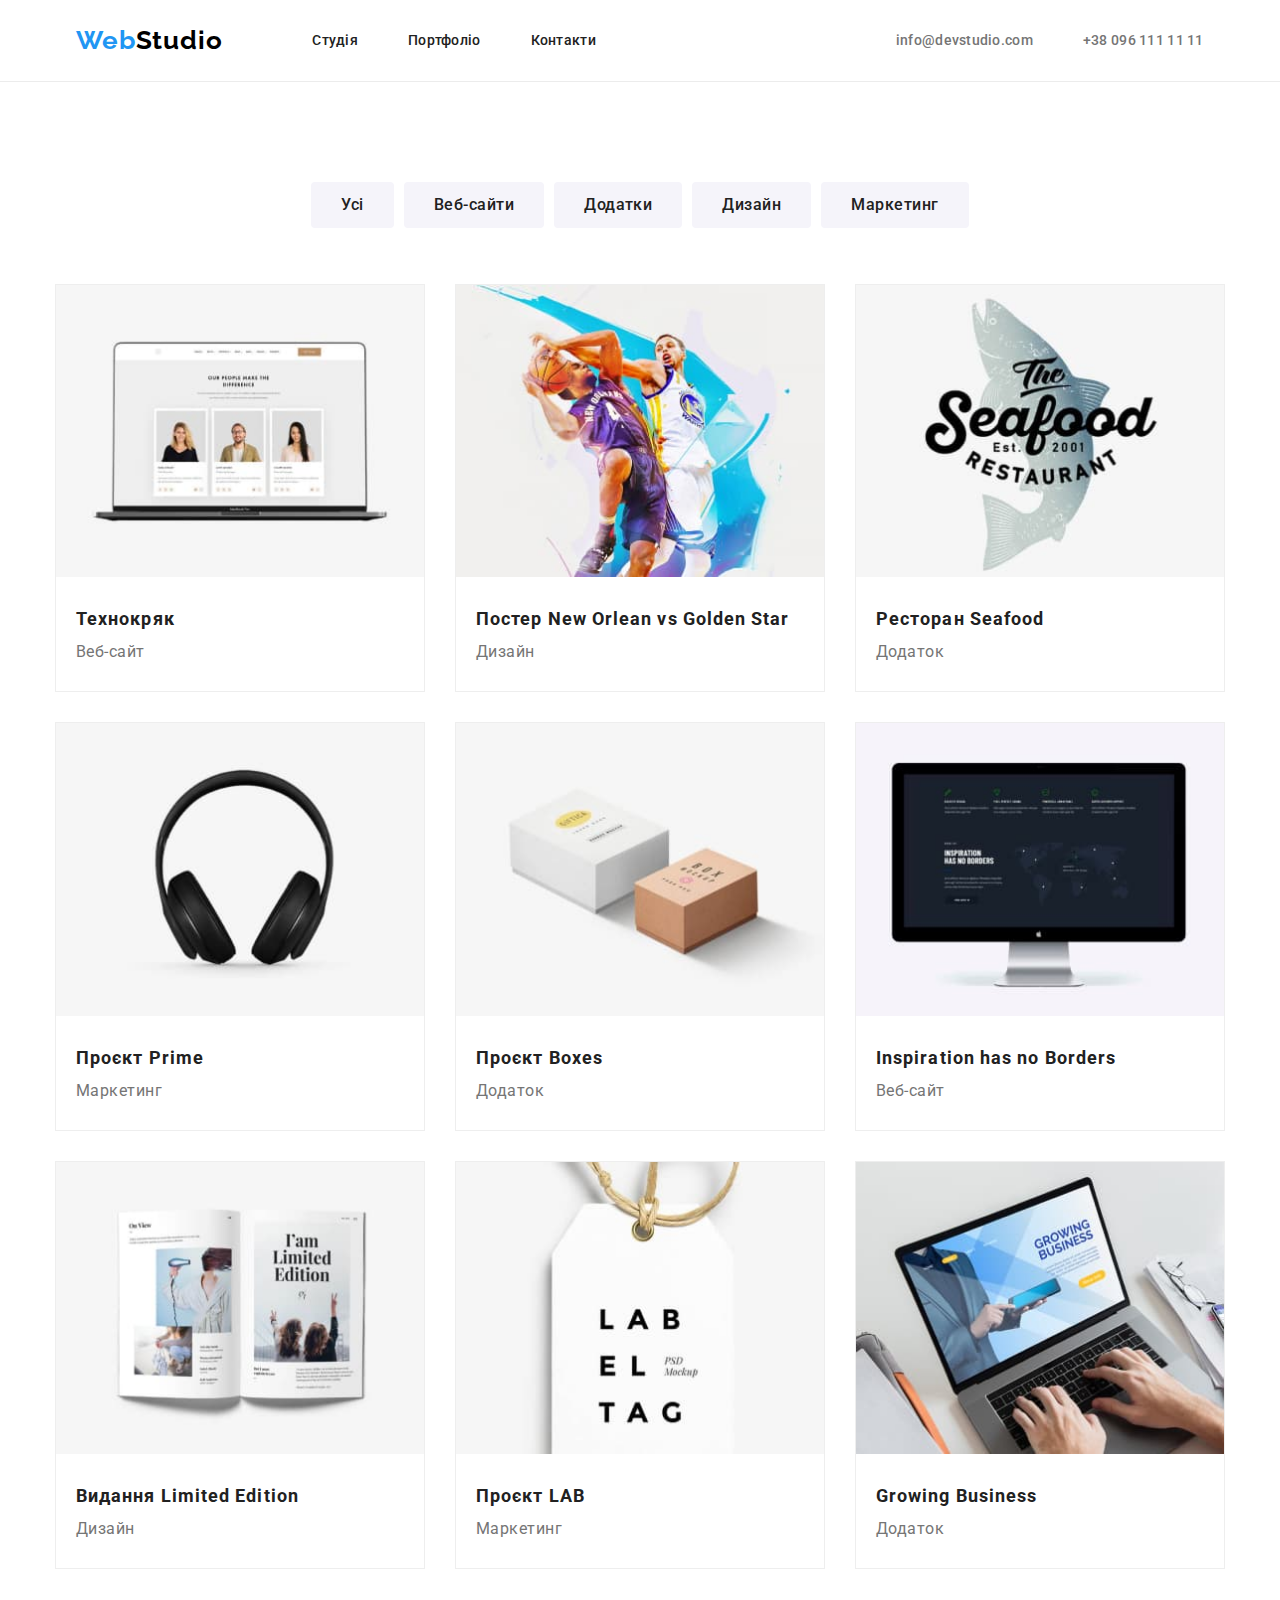
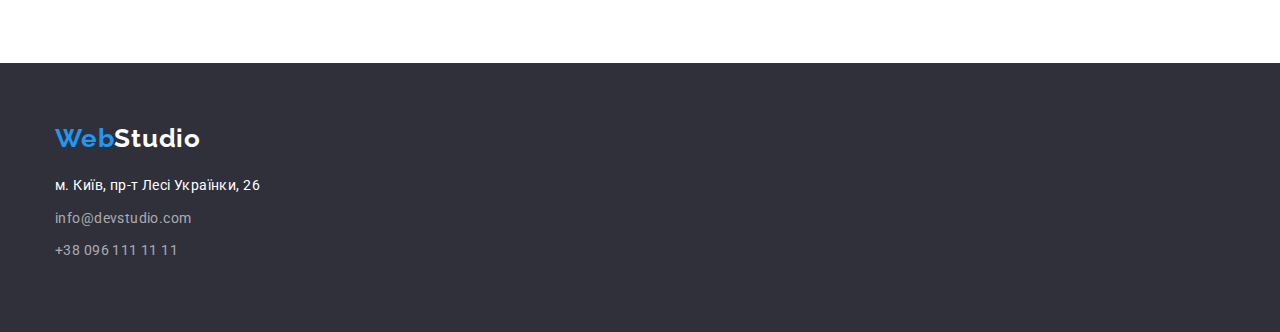
==== portfolio.html @ 8b3acb54 "updated" ====
<!DOCTYPE html>
<html lang="uk">
  <head>
    <meta charset="UTF-8" />
    <meta http-equiv="X-UA-Compatible" content="IE=edge" />
    <meta name="viewport" content="width=device-width, initial-scale=1.0" />
    <title>WebStudio</title>
    <link rel="stylesheet" href="./css/modern-normalize.css" />
    <link rel="stylesheet" href="./css/styles.css" />
    <link rel="preconnect" href="https://fonts.googleapis.com" />
    <link rel="preconnect" href="https://fonts.gstatic.com" crossorigin />
    <link
      href="https://fonts.googleapis.com/css2?family=Raleway:wght@700&family=Roboto:wght@400;500;700;900&display=swap"
      rel="stylesheet"
    />
  </head>
  <body>
    <header class="page-header">
      <div class="container-header">
        <a class="header-logo" href="./index.html"
          ><span style="color: #2196f3">Web</span>Studio</a
        >
        <nav class="nav-header">
          <ul class="header-nav">
            <li class="header-li list">
              <a class="header-link" href="./index.html">Студія</a>
            </li>
            <li class="header-li list">
              <a class="header-link" href="./portfolio.html">Портфоліо</a>
            </li>
            <li class="header-li list">
              <a class="header-link" href="#contacts">Контакти</a>
            </li>
          </ul>
          <ul class="header-contacts">
            <li class="header-contacts-li list">
              <a class="header-contacts-link" href="mailto:info@devstudio.com"
                >info@devstudio.com</a
              >
            </li>
            <li class="header-contacts-li list">
              <a class="header-contacts-link" href="tel:+380961111111"
                >+38 096 111 11 11</a
              >
            </li>
          </ul>
        </nav>
      </div>
    </header>
    <div class="line-header"></div>
    <main>
      <section class="portfolio-section">
        <div class="container-portfolio">
          <ul class="buttons-main-section">
            <li class="list">
              <button class="button-main-section" type="button">Усі</button>
            </li>
            <li class="list">
              <button class="button-main-section" type="button">
                Веб-сайти
              </button>
            </li>
            <li class="list">
              <button class="button-main-section" type="button">Додатки</button>
            </li>
            <li class="list">
              <button class="button-main-section" type="button">Дизайн</button>
            </li>
            <li class="list">
              <button class="button-main-section" type="button">
                Маркетинг
              </button>
            </li>
          </ul>
        </div>
        <div class="container-portfolio">
          <ul class="img-section list">
            <li class="img-portfolio">
              <a class="a-img-portfolio" href="#">
                <img
                  src="./images/img8.jpg"
                  alt="Веб-сайт відкритий на компьютері"
                />
                <div class="img-div">
                  <h3>Технокряк</h3>
                  <p>Веб-сайт</p>
                </div>
              </a>
            </li>
            <li class="img-portfolio">
              <a class="a-img-portfolio" href="#">
                <img src="./images/img9.jpg" alt="Хлопці грають в баскетбол" />
                <div class="img-div">
                  <h3>Постер New Orlean vs Golden Star</h3>
                  <p>Дизайн</p>
                </div>
              </a>
            </li>
            <li class="img-portfolio">
              <a class="a-img-portfolio" href="#">
                <img src="./images/img10.jpg" alt="Логотип ресторану" />
                <div class="img-div">
                  <h3>Ресторан Seafood</h3>
                  <p>Додаток</p>
                </div>
              </a>
            </li>
            <li class="img-portfolio">
              <a class="a-img-portfolio" href="#">
                <img src="./images/img11.jpg" alt="Навушники" />
                <div class="img-div">
                  <h3>Проєкт Prime</h3>
                  <p>Маркетинг</p>
                </div>
              </a>
            </li>
            <li class="img-portfolio">
              <a class="a-img-portfolio" href="#">
                <img src="./images/img12.jpg" alt="Дві коробки" />
                <div class="img-div">
                  <h3>Проєкт Boxes</h3>
                  <p>Додаток</p>
                </div>
              </a>
            </li>
            <li class="img-portfolio">
              <a class="a-img-portfolio" href="#">
                <img
                  src="./images/img13.jpg"
                  alt="Веб-сайт відкритий на екрані компьютера"
                />
                <div class="img-div">
                  <h3>Inspiration has no Borders</h3>
                  <p>Веб-сайт</p>
                </div>
              </a>
            </li>
            <li class="img-portfolio">
              <a class="a-img-portfolio" href="#">
                <img src="./images/img14.jpg" alt="Журнал" />
                <div class="img-div">
                  <h3>Видання Limited Edition</h3>
                  <p>Дизайн</p>
                </div>
              </a>
            </li>
            <li class="img-portfolio">
              <a class="a-img-portfolio" href="#">
                <img src="./images/img15.jpg" alt="Бірка з написом" />
                <div class="img-div">
                  <h3>Проєкт LAB</h3>
                  <p>Маркетинг</p>
                </div>
              </a>
            </li>
            <li class="img-portfolio">
              <a class="a-img-portfolio" href="#">
                <img
                  src="./images/img16.jpg"
                  alt="Веб-сайт відкритий на ноутбуці"
                />
                <div class="img-div">
                  <h3>Growing Business</h3>
                  <p>Додаток</p>
                </div>
              </a>
            </li>
          </ul>
        </div>
      </section>
    </main>
    <footer>
      <div class="container-footer">
        <a class="logo-footer" href="./index.html"
          ><span style="color: #2196f3">Web</span>Studio</a
        >
        <address>
          <ul class="footer-ul" id="contacts">
            <li class="footer-li list">
              <a
                class="footer-address"
                href="https://goo.gl/maps/fCmVy85zuMWWHmQd8"
                target="_blank"
                rel="noopener noreferrer nofollow"
                >м. Київ, пр-т Лесі Українки, 26</a
              >
            </li>
            <li class="footer-li list">
              <a class="footer-link" href="mailto:info@devstudio.com"
                >info@devstudio.com</a
              >
            </li>
            <li class="footer-li list">
              <a class="footer-link" href="tel:+380961111111"
                >+38 096 111 11 11</a
              >
            </li>
          </ul>
        </address>
      </div>
    </footer>
  </body>
</html>
---- css/styles.css ----
body {
  font-family: "Roboto", sans-serif;
  height: 100%;
  background-color: white;
}
p,
h1,
h2,
h3,
h4,
h5,
h6 {
  margin: 0;
}
ul,
ol {
  margin: 0;
  padding-left: 0;
}
button {
  cursor: pointer;
}
address {
  font-style: normal;
}
img {
  display: block;
  max-width: 100%;
  height: auto;
}

.page-header {
  padding-top: 25px;
  padding-bottom: 25px;
}

.container-header {
  width: 1200px;
  padding-left: 15px;
  padding-right: 15px;
  margin: 0 auto;
  display: flex;
  justify-content: center;
  align-items: center;
  box-sizing: border-box;
}

.list {
  list-style: none;
}

.header-logo {
  text-decoration: none;
  font-family: "Raleway";
  font-weight: 700;
  font-size: 26px;
  line-height: 1.19;
  letter-spacing: 0.03em;
  color: #000;
}

.header-link {
  font-weight: 500;
  font-size: 14px;
  line-height: 1.14;
  letter-spacing: 0.02em;
  color: #212121;
  text-decoration: none;
}
.header-link:hover,
.header-link:focus {
  color: #2196f3;
}

.header-nav {
  box-sizing: border-box;
  margin-left: 90px;
  display: inline-flex;
  gap: 50px;
}

.header-li {
  display: inline; /* Отображать как строчный элемент */
}
.header-contacts {
  box-sizing: border-box;
  margin-left: 300px;
  display: inline-flex;
  gap: 50px;
}
.header-contacts-li {
  display: inline; /* Отображать как строчный элемент */
}
.header-contacts-link {
  font-weight: 500;
  font-size: 14px;
  line-height: 1.14;
  letter-spacing: 0.02em;
  color: #757575;
  text-decoration: none;
}
.header-contacts-link:hover,
.header-contacts-link:focus {
  color: #2196f3;
}
.line-header {
  border-bottom: 1px solid #ececec;
}
.nav-header {
  display: flex;
  justify-content: space-between;
}
.main-section {
  display: block;
  align-items: center;
  background-color: #2f303a;
  width: 100%;
  height: 600px;
  padding-top: 200px;
  padding-bottom: 200px;
}
.main-section > h1 {
  font-style: normal;
  font-weight: 800;
  font-size: 44px;
  line-height: calc(60 / 44);
  letter-spacing: 0.06em;
  color: white;
  text-transform: uppercase;
  text-align: center;
  margin-bottom: 30px;
}
.main-button {
  font-weight: 700;
  font-size: 16px;
  line-height: 1.87;
  /* identical to box height, or 188% */
  text-align: center;
  letter-spacing: 0.06em;
  color: white;
  margin: 0 auto;
  display: block;
  min-width: 216px;
  height: 50px;
  background: #2196f3;
  box-shadow: 0px 4px 4px rgba(0, 0, 0, 0.15);
  border-radius: 4px;
  border: none;
}

h2 {
  font-weight: 700;
  font-size: 36px;
  line-height: 1.16;
  text-align: center;
  letter-spacing: 0.03em;
  color: #212121;
}
h3 {
  font-style: normal;
  font-weight: 700;
  font-size: 14px;
  line-height: 1.14;
  letter-spacing: 0.03em;
  text-transform: uppercase;
}

.team-section-li > h3 {
  font-style: normal;
  font-weight: 500;
  font-size: 16px;
  line-height: calc(19 / 16);
  /* identical to box height */

  text-align: center;
  letter-spacing: 0.03em;

  color: #212121;
  text-transform: capitalize;
}

p {
  font-style: normal;
  font-weight: 400;
  font-size: 14px;
  line-height: 1.71;
  letter-spacing: 0.03em;
  color: #757575;
}

.team-section-li > p {
  font-weight: 400;
  font-size: 16px;
  line-height: calc(19 / 16);
  text-align: center;
  letter-spacing: 0.03em;

  color: #757575;
}
.container-features {
  width: 1200px;
  margin: 0 auto;
  display: flex;
  justify-content: center;
  align-items: center;
  box-sizing: border-box;
  padding-left: 15px;
  padding-right: 15px;
}

.features-section {
  padding-top: 90px;
  padding-bottom: 90px;
}

.features-section-ul {
  display: flex;
  flex-direction: row;
  justify-content: center;
  align-items: flex-start;
  height: 100px;
}
.features-section-li {
  width: 270px;
  margin-left: 30px;
}

.features-section-li:first-child {
  margin-left: 0;
}

.features-section-li > h3 {
  margin-bottom: 10px;
}

.img-container {
  width: 1200px;
  margin: 0 auto;
  display: flex;
  justify-content: center;
  align-items: center;
  box-sizing: border-box;
  padding-left: 15px;
  padding-right: 15px;
}

.a-img-portfolio > h3 {
  font-weight: 700;
  font-size: 18px;
  line-height: calc(36 / 18);
  /* identical to box height, or 200% */
  letter-spacing: 0.06em;
  color: #212121;
}
.a-img-portfolio > p {
  font-weight: 400;
  font-size: 16px;
  line-height: calc(30 / 16);
  letter-spacing: 0.03em;
  color: #757575;
}
.img-items {
  padding-bottom: 94px;
}
.img-items > h2 {
  margin-bottom: 50px;
}
.img-ul {
  display: flex;
  flex-direction: row;
  justify-content: center;
  gap: 30px;
}

.team-section {
  padding-top: 94px;
  padding-bottom: 94px;
  width: 100%;
  background: #f5f4fa;
}
.team-container {
  width: 1200px;
  margin: 0 auto;
  display: flex;
  justify-content: center;
  align-items: center;
  box-sizing: border-box;
  padding-left: 15px;
  padding-right: 15px;
}
.team-section-ul {
  margin-top: 50px;
  display: flex;
  flex-direction: row;
  justify-content: center;
  gap: 30px;
}

.team-section-li {
  width: 270px;
  height: 368px;
  background: #ffffff;
  box-shadow: 0px 1px 3px rgba(0, 0, 0, 0.12), 0px 1px 1px rgba(0, 0, 0, 0.14),
    0px 2px 1px rgba(0, 0, 0, 0.2);
  border-radius: 0px 0px 4px 4px;
  display: inline-block;
}
.team-section-li > .team-member-div > h3 {
  text-transform: capitalize;
  text-align: center;
}
.team-section-li > .team-member-div > p {
  padding-top: 10px;
  text-align: center;
}
.team-member-div {
  padding-top: 30px;
  padding-bottom: 30px;
  text-align: center;
}
footer {
  width: 100%;
  background: #2f303a;
  padding-top: 60px;
  padding-bottom: 60px;
}
.container-footer {
  width: 1200px;
  padding-left: 15px;
  padding-right: 15px;
  margin: 0 auto;
  display: flex;
  flex-direction: column;
  justify-content: flex-start;
  box-sizing: border-box;
}

.logo-footer {
  text-decoration: none;
  font-family: "Raleway";
  font-weight: 700;
  font-size: 26px;
  line-height: 1.19;
  /* identical to box height */
  letter-spacing: 0.03em;
  color: #fff;
  margin-bottom: 20px;
}

.footer-address {
  font-style: normal;
  text-decoration: none;
  font-weight: 400;
  font-size: 14px;
  line-height: 1.7;
  /* or 171% */
  letter-spacing: 0.03em;
  color: #ffffff;
}
.footer-link {
  text-decoration: none;
  font-style: normal;
  font-weight: 400;
  font-size: 14px;
  line-height: 1.7;
  /* or 171% */
  letter-spacing: 0.03em;
  color: rgba(255, 255, 255, 0.6);
}

.footer-li {
  margin-bottom: 9px;
}

.portfolio-section {
  padding-top: 100px;
  padding-bottom: 94px;
}
.buttons-main-section {
  display: flex;
  flex-direction: row;
  justify-content: center;
  gap: 10px;
  padding-bottom: 56px;
}
.container-portfolio {
  width: 1200px;
  padding-left: 15px;
  padding-right: 15px;
  margin: 0 auto;
  display: flex;
  justify-content: center;
  align-items: center;
  box-sizing: border-box;
}

.button-main-section {
  font-family: "Roboto";
  font-style: normal;
  background: #f5f4fa;
  font-weight: 500;
  font-size: 16px;
  line-height: calc(26 / 16);
  padding: 10px 30px;
  text-align: center;
  letter-spacing: 0.03em;
  color: #212121;
  border-radius: 4px;
  border: none;
}

.button-main-section:hover,
.button-main-section:focus {
  background: #2196f3;
  color: white;
  box-shadow: 0px 3px 1px rgba(0, 0, 0, 0.1), 0px 1px 2px rgba(0, 0, 0, 0.08),
    0px 2px 2px rgba(0, 0, 0, 0.12);
}

.img-section {
  display: flex;
  flex-direction: row;
  justify-content: center;
  flex-wrap: wrap;
  gap: 30px;
}
.img-portfolio {
  width: 370px;
  border: 1px solid #eeeeee;
}
.img-portfolio:hover,
.img-portfolio:focus {
  box-shadow: 0px 1px 1px rgba(0, 0, 0, 0.12), 0px 4px 4px rgba(0, 0, 0, 0.06),
    1px 4px 6px rgba(0, 0, 0, 0.16);
}
.img-portfolio > a {
  text-decoration: none;
  font-style: normal;
}
.img-portfolio > a > .img-div > h3 {
  font-family: "Roboto";
  text-decoration: none;
  font-style: normal;
  font-weight: 700;
  font-size: 18px;
  line-height: 2;
  text-transform: none;
  letter-spacing: 0.06em;
  color: #212121;
}
.img-portfolio > a > .img-div > p {
  font-family: "Roboto";
  text-decoration: none;
  font-style: normal;
  font-weight: 400;
  font-size: 16px;
  line-height: 1.87;
  letter-spacing: 0.03em;
  color: #757575;
}
.img-div {
  padding: 24px 20px;
}
/* прячу заголовок */
h2.visually-hidden {
  position: absolute;
  width: 1px;
  height: 1px;
  margin: -1px;
  border: 0;
  padding: 0;

  white-space: nowrap;
  clip-path: inset(100%);
  clip: rect(0 0 0 0);
  overflow: hidden;
}
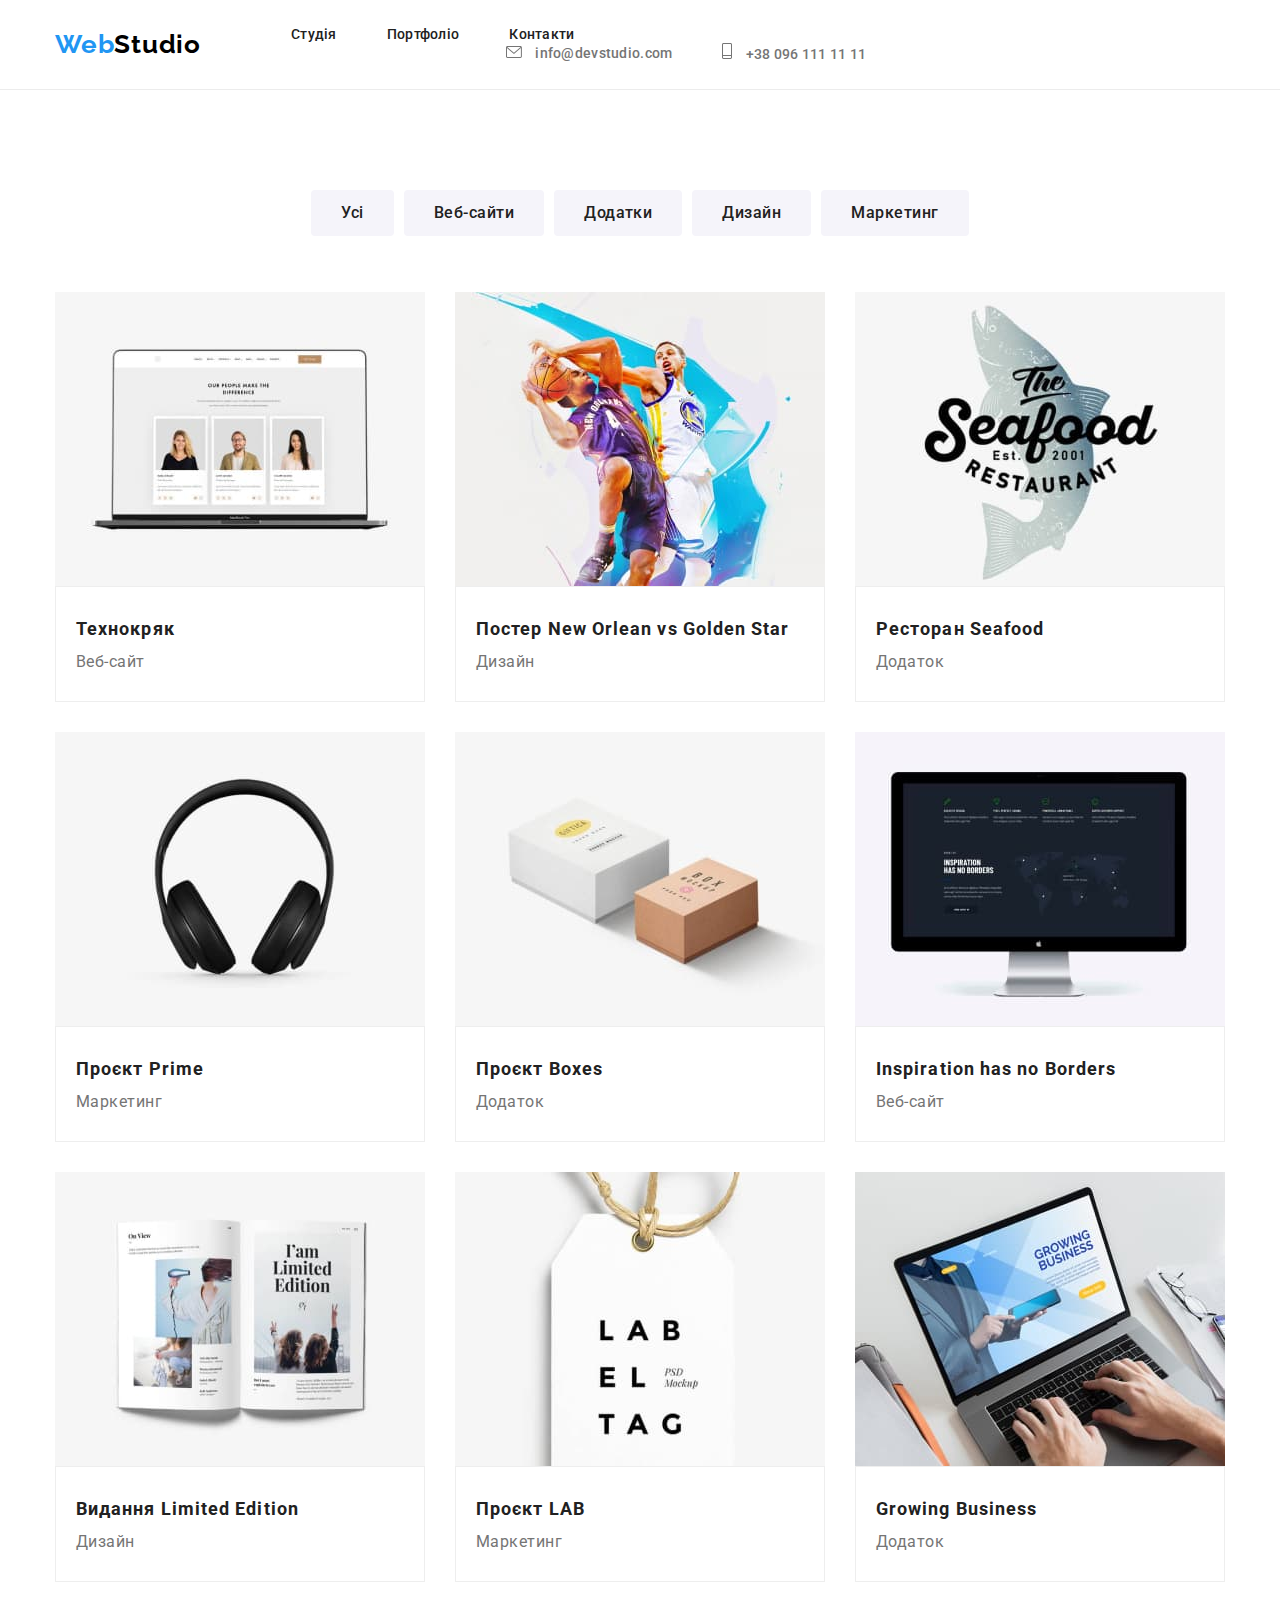
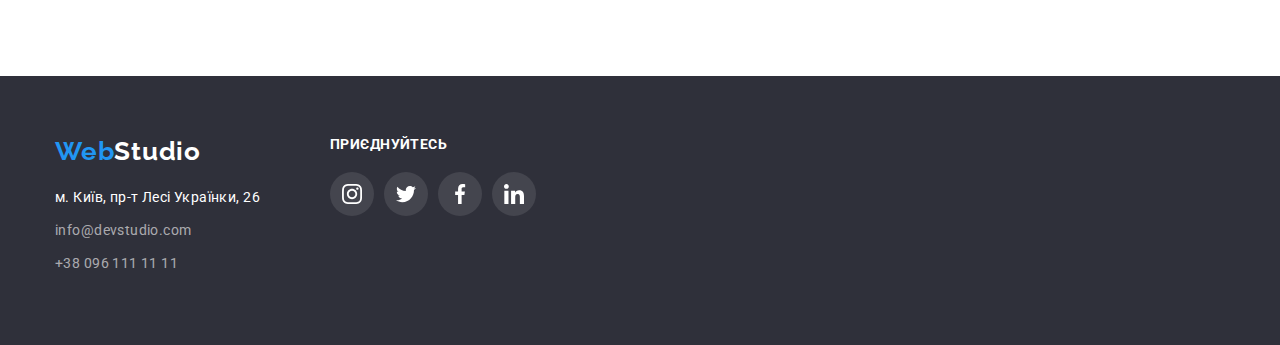
==== commit 26992db2: "updated" ====
--- a/portfolio.html
+++ b/portfolio.html
@@ -16,11 +16,11 @@
   </head>
   <body>
     <header class="page-header">
-      <div class="container-header">
+      <div class="container">
         <a class="header-logo" href="./index.html"
           ><span style="color: #2196f3">Web</span>Studio</a
         >
-        <nav class="nav-header">
+        <nav>
           <ul class="header-nav">
             <li class="header-li list">
               <a class="header-link" href="./index.html">Студія</a>
@@ -35,12 +35,18 @@
           <ul class="header-contacts">
             <li class="header-contacts-li list">
               <a class="header-contacts-link" href="mailto:info@devstudio.com"
-                >info@devstudio.com</a
+                ><svg class="icon-mail">
+                  <use href="./images/symbol-defs.svg#icon-envelope"></use>
+                </svg>
+                info@devstudio.com</a
               >
             </li>
             <li class="header-contacts-li list">
-              <a class="header-contacts-link" href="tel:+380961111111"
-                >+38 096 111 11 11</a
+              <a class="header-contacts-link" href="tel:+380961111111">
+                <svg class="icon-tel">
+                  <use href="./images/symbol-defs.svg#icon-vector"></use>
+                </svg>
+                +38 096 111 11 11</a
               >
             </li>
           </ul>
@@ -50,7 +56,7 @@
     <div class="line-header"></div>
     <main>
       <section class="portfolio-section">
-        <div class="container-portfolio">
+        <div class="container">
           <ul class="buttons-main-section">
             <li class="list">
               <button class="button-main-section" type="button">Усі</button>
@@ -73,7 +79,7 @@
             </li>
           </ul>
         </div>
-        <div class="container-portfolio">
+        <div class="container">
           <ul class="img-section list">
             <li class="img-portfolio">
               <a class="a-img-portfolio" href="#">
@@ -171,32 +177,87 @@
     </main>
     <footer>
       <div class="container-footer">
-        <a class="logo-footer" href="./index.html"
-          ><span style="color: #2196f3">Web</span>Studio</a
-        >
-        <address>
-          <ul class="footer-ul" id="contacts">
-            <li class="footer-li list">
-              <a
-                class="footer-address"
-                href="https://goo.gl/maps/fCmVy85zuMWWHmQd8"
-                target="_blank"
-                rel="noopener noreferrer nofollow"
-                >м. Київ, пр-т Лесі Українки, 26</a
-              >
-            </li>
-            <li class="footer-li list">
-              <a class="footer-link" href="mailto:info@devstudio.com"
-                >info@devstudio.com</a
-              >
-            </li>
-            <li class="footer-li list">
-              <a class="footer-link" href="tel:+380961111111"
-                >+38 096 111 11 11</a
-              >
-            </li>
-          </ul>
-        </address>
+        <div>
+          <a class="logo-footer" href="./index.html"
+            ><span style="color: #2196f3">Web</span>Studio</a
+          >
+          <address>
+            <ul class="footer-ul" id="contacts">
+              <li class="footer-li list">
+                <a
+                  class="footer-address"
+                  href="https://goo.gl/maps/fCmVy85zuMWWHmQd8"
+                  target="_blank"
+                  rel="noopener noreferrer nofollow"
+                  >м. Київ, пр-т Лесі Українки, 26</a
+                >
+              </li>
+              <li class="footer-li list">
+                <a class="footer-link" href="mailto:info@devstudio.com"
+                  >info@devstudio.com</a
+                >
+              </li>
+              <li class="footer-li list">
+                <a class="footer-link" href="tel:+380961111111"
+                  >+38 096 111 11 11</a
+                >
+              </li>
+            </ul>
+          </address>
+        </div>
+        <div class="social-links-footer">
+          <h2>Приєднуйтесь</h2>
+          <ul class="social-footer-ul list">
+            <li class="social-footer-li">
+              <a
+                href="#"
+                class="social-link link"
+                target="_blank"
+                rel="noopener noreferrer nofollow"
+              >
+                <svg class="icon-footer" width="20px" height="20px">
+                  <use href="./images/symbol-defs.svg#icon-instagram"></use>
+                </svg>
+              </a>
+            </li>
+            <li class="social-footer-li">
+              <a
+                href="#"
+                class="social-link link"
+                target="_blank"
+                rel="noopener noreferrer nofollow"
+              >
+                <svg class="icon-footer" width="20px" height="20px">
+                  <use href="./images/symbol-defs.svg#icon-twitter"></use>
+                </svg>
+              </a>
+            </li>
+            <li class="social-footer-li">
+              <a
+                href="#"
+                class="social-link link"
+                target="_blank"
+                rel="noopener noreferrer nofollow"
+              >
+                <svg class="icon-footer" width="20px" height="20px">
+                  <use href="./images/symbol-defs.svg#icon-facebook"></use>
+                </svg>
+              </a>
+            </li>
+            <li class="social-footer-li">
+              <a
+                href="#"
+                class="social-link link"
+                target="_blank"
+                rel="noopener noreferrer nofollow"
+              >
+                <svg class="icon-footer" width="20px" height="20px">
+                  <use href="./images/symbol-defs.svg#icon-linkedin"></use>
+                </svg>
+              </a>
+            </li>
+          </ul>
+        </div>
       </div>
     </footer>
   </body>
--- a/css/styles.css
+++ b/css/styles.css
@@ -3,6 +3,7 @@
   height: 100%;
   background-color: white;
 }
+
 p,
 h1,
 h2,
@@ -12,17 +13,21 @@
 h6 {
   margin: 0;
 }
+
 ul,
 ol {
   margin: 0;
   padding-left: 0;
 }
+
 button {
   cursor: pointer;
 }
+
 address {
   font-style: normal;
 }
+
 img {
   display: block;
   max-width: 100%;
@@ -34,15 +39,14 @@
   padding-bottom: 25px;
 }
 
-.container-header {
+.container {
   width: 1200px;
   padding-left: 15px;
   padding-right: 15px;
   margin: 0 auto;
   display: flex;
-  justify-content: center;
-  align-items: center;
   box-sizing: border-box;
+  align-items: center;
 }
 
 .list {
@@ -67,30 +71,30 @@
   color: #212121;
   text-decoration: none;
 }
+
 .header-link:hover,
 .header-link:focus {
   color: #2196f3;
 }
 
 .header-nav {
-  box-sizing: border-box;
+  justify-content: center;
+  align-items: center;
   margin-left: 90px;
   display: inline-flex;
   gap: 50px;
 }
 
-.header-li {
-  display: inline; /* Отображать как строчный элемент */
-}
 .header-contacts {
+  align-items: center;
+  display: inline-flex;
   box-sizing: border-box;
-  margin-left: 300px;
-  display: inline-flex;
+  justify-content: flex-end;
+  margin-left: 305px;
   gap: 50px;
 }
-.header-contacts-li {
-  display: inline; /* Отображать как строчный элемент */
-}
+
+
 .header-contacts-link {
   font-weight: 500;
   font-size: 14px;
@@ -99,27 +103,140 @@
   color: #757575;
   text-decoration: none;
 }
+
+
+.line-header {
+  border-bottom: 1px solid #ececec;
+}
+
+.nav-header {
+  display: flex;
+  justify-content: space-between;
+}
+
+.header-contacts-li {
+  align-self: center;
+
+}
+
+.icon-mail {
+  margin-right: 10px;
+  height: 12px;
+  width: 16px;
+  fill: currentColor;
+}
+
+.icon-tel {
+  margin-right: 10px;
+  height: 16px;
+  width: 10px;
+  fill: currentColor;
+}
+
+.header-contacts-link:hover,
+.header-contacts-link:focus {
+  fill: #2196f3;
+}
+
 .header-contacts-link:hover,
 .header-contacts-link:focus {
   color: #2196f3;
 }
-.line-header {
-  border-bottom: 1px solid #ececec;
-}
-.nav-header {
-  display: flex;
-  justify-content: space-between;
-}
+
+/* .header-contacts-li:nth-child(1)::before {
+  content: "";
+  display: inline-flex;
+  height: 12px;
+  width: 16px;
+  margin-right: 10px;
+  background-image: url(../images/envelope.svg);
+  background-size: contain;
+}
+
+.header-contacts-li:nth-child(2)::before {
+  content: "";
+  display: inline-flex;
+  height: 16px;
+  width: 10px;
+  margin-right: 10px;
+  background-image: url(../images/vector.svg);
+  background-size: contain;
+} */
+
+.features-section-li:nth-child(1)::before {
+  content: "";
+  display: block;
+  width: 270px;
+  height: 120px;
+  background: #F5F4FA;
+  border-radius: 4px;
+  margin-bottom: 30px;
+  background-image: url(../images/antenna.svg);
+  background-position: center;
+  background-repeat: no-repeat;
+
+}
+
+.features-section-li:nth-child(2)::before {
+  content: "";
+  display: block;
+  width: 270px;
+  height: 120px;
+  background: #F5F4FA;
+  border-radius: 4px;
+  margin-bottom: 30px;
+  background-image: url(../images/clock.svg);
+  background-position: center;
+  background-repeat: no-repeat;
+
+}
+
+.features-section-li:nth-child(3)::before {
+  content: "";
+  display: block;
+  width: 270px;
+  height: 120px;
+  background: #F5F4FA;
+  border-radius: 4px;
+  margin-bottom: 30px;
+  background-image: url(../images/diagram.svg);
+  background-position: center;
+  background-repeat: no-repeat;
+
+}
+
+.features-section-li:nth-child(4)::before {
+  content: "";
+  display: block;
+  width: 270px;
+  height: 120px;
+  background: #F5F4FA;
+  border-radius: 4px;
+  margin-bottom: 30px;
+  background-image: url(../images/astronaut.svg);
+  background-position: center;
+  background-repeat: no-repeat;
+
+}
+
 .main-section {
-  display: block;
-  align-items: center;
+  /* display: block; */
+  align-items: center;
+  background-image: linear-gradient(to right,
+      rgba(47, 48, 58, 0.4),
+      rgba(47, 48, 58, 0.4)),
+    url(../images/img20.jpg);
   background-color: #2f303a;
-  width: 100%;
+  background-size: cover;
+  width: 1200px;
   height: 600px;
+  margin-left: auto;
+  margin-right: auto;
   padding-top: 200px;
   padding-bottom: 200px;
 }
-.main-section > h1 {
+
+.main-section>h1 {
   font-style: normal;
   font-weight: 800;
   font-size: 44px;
@@ -130,6 +247,7 @@
   text-align: center;
   margin-bottom: 30px;
 }
+
 .main-button {
   font-weight: 700;
   font-size: 16px;
@@ -156,6 +274,7 @@
   letter-spacing: 0.03em;
   color: #212121;
 }
+
 h3 {
   font-style: normal;
   font-weight: 700;
@@ -165,7 +284,7 @@
   text-transform: uppercase;
 }
 
-.team-section-li > h3 {
+.team-section-li>h3 {
   font-style: normal;
   font-weight: 500;
   font-size: 16px;
@@ -188,7 +307,7 @@
   color: #757575;
 }
 
-.team-section-li > p {
+.team-section-li>p {
   font-weight: 400;
   font-size: 16px;
   line-height: calc(19 / 16);
@@ -197,15 +316,10 @@
 
   color: #757575;
 }
-.container-features {
-  width: 1200px;
-  margin: 0 auto;
-  display: flex;
-  justify-content: center;
-  align-items: center;
-  box-sizing: border-box;
-  padding-left: 15px;
-  padding-right: 15px;
+
+.features-section-ul {
+  justify-content: center;
+  align-items: center;
 }
 
 .features-section {
@@ -220,6 +334,7 @@
   align-items: flex-start;
   height: 100px;
 }
+
 .features-section-li {
   width: 270px;
   margin-left: 30px;
@@ -229,22 +344,11 @@
   margin-left: 0;
 }
 
-.features-section-li > h3 {
+.features-section-li>h3 {
   margin-bottom: 10px;
 }
 
-.img-container {
-  width: 1200px;
-  margin: 0 auto;
-  display: flex;
-  justify-content: center;
-  align-items: center;
-  box-sizing: border-box;
-  padding-left: 15px;
-  padding-right: 15px;
-}
-
-.a-img-portfolio > h3 {
+.a-img-portfolio>h3 {
   font-weight: 700;
   font-size: 18px;
   line-height: calc(36 / 18);
@@ -252,23 +356,29 @@
   letter-spacing: 0.06em;
   color: #212121;
 }
-.a-img-portfolio > p {
+
+.a-img-portfolio>p {
   font-weight: 400;
   font-size: 16px;
   line-height: calc(30 / 16);
   letter-spacing: 0.03em;
   color: #757575;
 }
+
 .img-items {
-  padding-bottom: 94px;
-}
-.img-items > h2 {
-  margin-bottom: 50px;
-}
+  margin-top: 118px;
+  margin-bottom: 94px;
+}
+
+.img-items>h2 {
+  padding-bottom: 50px;
+}
+
 .img-ul {
+  justify-content: center;
+  align-items: center;
   display: flex;
   flex-direction: row;
-  justify-content: center;
   gap: 30px;
 }
 
@@ -278,17 +388,10 @@
   width: 100%;
   background: #f5f4fa;
 }
-.team-container {
-  width: 1200px;
-  margin: 0 auto;
-  display: flex;
-  justify-content: center;
-  align-items: center;
-  box-sizing: border-box;
-  padding-left: 15px;
-  padding-right: 15px;
-}
+
 .team-section-ul {
+  justify-content: center;
+  align-items: center;
   margin-top: 50px;
   display: flex;
   flex-direction: row;
@@ -298,41 +401,141 @@
 
 .team-section-li {
   width: 270px;
-  height: 368px;
   background: #ffffff;
   box-shadow: 0px 1px 3px rgba(0, 0, 0, 0.12), 0px 1px 1px rgba(0, 0, 0, 0.14),
     0px 2px 1px rgba(0, 0, 0, 0.2);
   border-radius: 0px 0px 4px 4px;
   display: inline-block;
 }
-.team-section-li > .team-member-div > h3 {
+
+.team-section-li>.team-member-div>h3 {
   text-transform: capitalize;
   text-align: center;
 }
-.team-section-li > .team-member-div > p {
+
+.team-section-li>.team-member-div>p {
   padding-top: 10px;
-  text-align: center;
-}
+  padding-bottom: 16px;
+  text-align: center;
+}
+
 .team-member-div {
   padding-top: 30px;
   padding-bottom: 30px;
   text-align: center;
 }
+
+.soc-list {
+  display: inline-flex;
+  align-items: center;
+  justify-content: center;
+  gap: 10px;
+}
+
+.soc-item {
+  width: 44px;
+  height: 44px;
+  display: flex;
+}
+
+
+.social-link {
+  width: 100%;
+  height: 100%;
+  border-radius: 50%;
+  display: flex;
+  align-items: center;
+  justify-content: center;
+}
+
+.icon-soc {
+  fill: #AFB1B8;
+}
+
+.social-link:hover,
+.social-link:focus {
+  background-color: #2196f3;
+}
+
+.social-link:hover .icon-soc,
+.social-link:focus .icon-soc {
+  fill: #fff;
+}
+
+.clients {
+  padding-top: 94px;
+  padding-bottom: 94px;
+}
+
+.clients h2 {
+  padding-bottom: 50px;
+}
+
+.clients-ul {
+  display: flex;
+  align-items: center;
+  justify-content: center;
+  gap: 30px;
+}
+
+.clients-li {
+  width: 170px;
+  height: 92px;
+}
+
+
+.client-link {
+  width: 100%;
+  height: 100%;
+  display: flex;
+  align-items: center;
+  justify-content: center;
+  border-radius: 4px;
+  border: 1px solid #AFB1B8;
+
+}
+
+.icon-logo {
+  display: flex;
+  align-items: center;
+  justify-content: center;
+  fill: #AFB1B8;
+}
+
+.client-link:hover,
+.client-link:focus {
+  width: 170px;
+  height: 92px;
+  display: flex;
+  align-items: center;
+  justify-content: center;
+  border-radius: 4px;
+  border: 1px solid #2196f3;
+}
+
+.client-link:hover .icon-logo,
+.client-link:focus .icon-logo {
+  fill: #2196f3;
+}
+
 footer {
   width: 100%;
   background: #2f303a;
   padding-top: 60px;
   padding-bottom: 60px;
 }
+
 .container-footer {
   width: 1200px;
   padding-left: 15px;
   padding-right: 15px;
   margin: 0 auto;
   display: flex;
-  flex-direction: column;
+  box-sizing: border-box;
+  flex-direction: row;
   justify-content: flex-start;
-  box-sizing: border-box;
+  align-items: flex-start;
+  gap: 70px;
 }
 
 .logo-footer {
@@ -344,7 +547,6 @@
   /* identical to box height */
   letter-spacing: 0.03em;
   color: #fff;
-  margin-bottom: 20px;
 }
 
 .footer-address {
@@ -357,6 +559,7 @@
   letter-spacing: 0.03em;
   color: #ffffff;
 }
+
 .footer-link {
   text-decoration: none;
   font-style: normal;
@@ -368,31 +571,80 @@
   color: rgba(255, 255, 255, 0.6);
 }
 
+.footer-ul {
+  margin-top: 20px;
+}
+
 .footer-li {
   margin-bottom: 9px;
+}
+
+.social-links-footer h2 {
+  font-style: normal;
+  font-weight: 700;
+  font-size: 14px;
+  line-height: 16px;
+  letter-spacing: 0.03em;
+  text-transform: uppercase;
+  color: #FFFFFF;
+  text-align: left;
+  margin-bottom: 20px;
+}
+
+.social-footer-ul {
+  display: inline-flex;
+  align-items: center;
+  justify-content: center;
+  gap: 10px;
+}
+
+.social-footer-li {
+  width: 44px;
+  height: 44px;
+  display: flex;
+  background: rgba(255, 255, 255, 0.1);
+  border-radius: 50%;
+}
+
+
+.social-link {
+  width: 100%;
+  height: 100%;
+  border-radius: 50%;
+  display: flex;
+  align-items: center;
+  justify-content: center;
+}
+
+.icon-footer {
+  fill: #fff;
+}
+
+.social-link:hover,
+.social-link:focus {
+  background-color: #2196f3;
+}
+
+.social-link:hover .icon-footer,
+.social-link:focus .icon-footer {
+  fill: #fff;
 }
 
 .portfolio-section {
   padding-top: 100px;
   padding-bottom: 94px;
 }
+
 .buttons-main-section {
+  margin: 0 auto;
   display: flex;
   flex-direction: row;
   justify-content: center;
+  align-items: center;
   gap: 10px;
   padding-bottom: 56px;
 }
-.container-portfolio {
-  width: 1200px;
-  padding-left: 15px;
-  padding-right: 15px;
-  margin: 0 auto;
-  display: flex;
-  justify-content: center;
-  align-items: center;
-  box-sizing: border-box;
-}
+
 
 .button-main-section {
   font-family: "Roboto";
@@ -418,26 +670,30 @@
 }
 
 .img-section {
+  align-items: center;
   display: flex;
   flex-direction: row;
   justify-content: center;
   flex-wrap: wrap;
   gap: 30px;
 }
+
 .img-portfolio {
   width: 370px;
-  border: 1px solid #eeeeee;
-}
+}
+
 .img-portfolio:hover,
 .img-portfolio:focus {
   box-shadow: 0px 1px 1px rgba(0, 0, 0, 0.12), 0px 4px 4px rgba(0, 0, 0, 0.06),
     1px 4px 6px rgba(0, 0, 0, 0.16);
 }
-.img-portfolio > a {
-  text-decoration: none;
-  font-style: normal;
-}
-.img-portfolio > a > .img-div > h3 {
+
+.img-portfolio>a {
+  text-decoration: none;
+  font-style: normal;
+}
+
+.img-portfolio>a>.img-div>h3 {
   font-family: "Roboto";
   text-decoration: none;
   font-style: normal;
@@ -448,7 +704,8 @@
   letter-spacing: 0.06em;
   color: #212121;
 }
-.img-portfolio > a > .img-div > p {
+
+.img-portfolio>a>.img-div>p {
   font-family: "Roboto";
   text-decoration: none;
   font-style: normal;
@@ -458,9 +715,12 @@
   letter-spacing: 0.03em;
   color: #757575;
 }
+
 .img-div {
+  border: 1px solid #eeeeee;
   padding: 24px 20px;
 }
+
 /* прячу заголовок */
 h2.visually-hidden {
   position: absolute;
@@ -474,4 +734,4 @@
   clip-path: inset(100%);
   clip: rect(0 0 0 0);
   overflow: hidden;
-}
+}